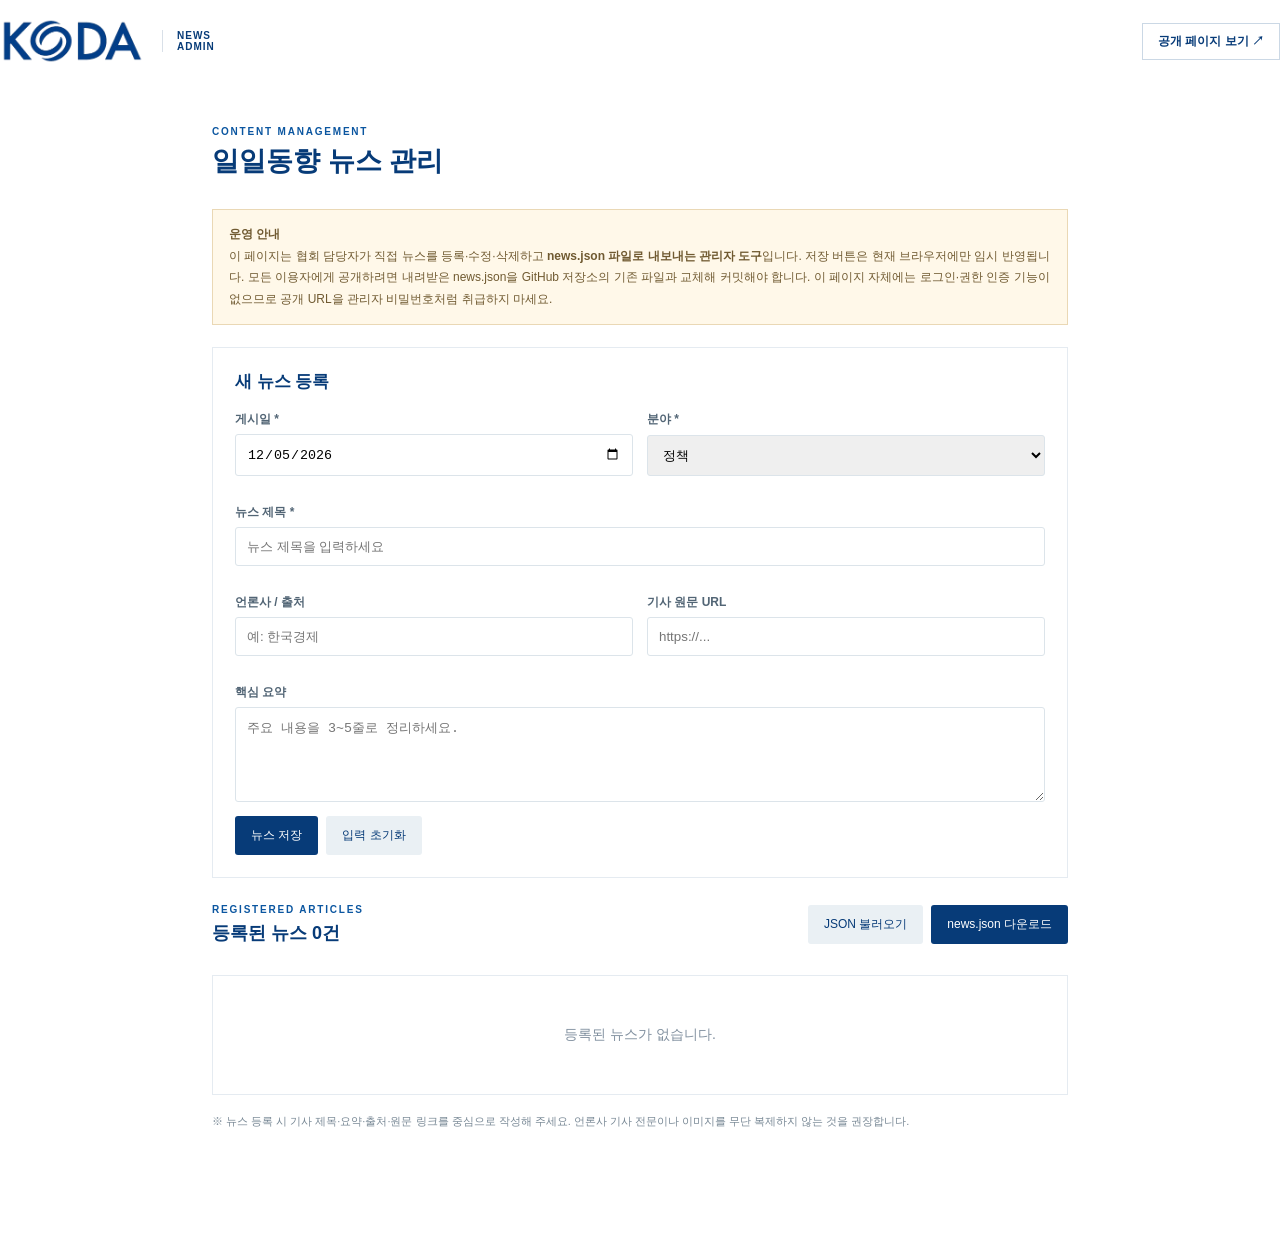
==== admin.html @ 75dabcec "Add files via upload" ====
<!doctype html><html lang="ko"><head><meta charset="utf-8"><meta name="viewport" content="width=device-width,initial-scale=1"><title>뉴스 관리자 | KODA</title><link rel="stylesheet" href="style.css"><style>
.admin-wrap{max-width:900px;margin:40px auto;padding:0 22px 70px}.admin-top{display:flex;justify-content:space-between;align-items:center;margin-bottom:25px}.admin-top h1{font-size:27px;color:var(--navy);margin:5px 0}.notice{background:#fff8e9;border:1px solid #ead8b5;padding:14px 16px;font-size:12px;line-height:1.8;color:#705a31;margin-bottom:22px}.form-card{border:1px solid var(--line);padding:22px;margin-bottom:22px}.form-grid{display:grid;grid-template-columns:1fr 1fr;gap:14px}.field{display:grid;gap:6px;margin-bottom:14px}.field.full{grid-column:1/-1}.field label{font-size:12px;font-weight:700;color:#526575}.field input,.field select,.field textarea{width:100%;padding:11px;border:1px solid #dce4ea;font:13px inherit;border-radius:3px}.field textarea{min-height:95px;resize:vertical}.actions{display:flex;gap:8px;flex-wrap:wrap}.btn{padding:11px 16px;border:0;background:var(--navy);color:#fff;font-size:12px;cursor:pointer;border-radius:3px}.btn.secondary{background:#eaf0f4;color:var(--navy)}.admin-list{border:1px solid var(--line)}.admin-row{padding:14px 16px;border-bottom:1px solid var(--line);display:flex;justify-content:space-between;gap:15px;align-items:center}.admin-row:last-child{border:0}.admin-row b{font-size:13px}.admin-row small{display:block;color:#81909b;font-size:10px;margin-top:5px}.row-actions{display:flex;gap:6px}.row-actions button{border:1px solid var(--line);background:white;padding:6px 9px;font-size:11px;cursor:pointer}.admin-foot{font-size:11px;color:#788895;line-height:1.8;margin-top:17px}@media(max-width:600px){.form-grid{grid-template-columns:1fr}.field.full{grid-column:auto}.admin-row{align-items:flex-start}.admin-top{align-items:flex-start}}
</style></head><body><header class="site-header"><div class="header-inner"><a class="brand" href="index.html"><img src="koda-logo.png" alt="KODA" style="width:145px;height:auto"><span style="border-left:1px solid #d9e0e8;padding-left:14px;color:#073b78;font-size:10px;font-weight:800;letter-spacing:1px">NEWS<br>ADMIN</span></a><a class="admin-link" href="index.html">공개 페이지 보기 ↗</a></div></header><main class="admin-wrap"><div class="admin-top"><div><span class="section-kicker">CONTENT MANAGEMENT</span><h1>일일동향 뉴스 관리</h1></div></div><div class="notice"><b>운영 안내</b><br>이 페이지는 협회 담당자가 직접 뉴스를 등록·수정·삭제하고 <b>news.json 파일로 내보내는 관리자 도구</b>입니다. 저장 버튼은 현재 브라우저에만 임시 반영됩니다. 모든 이용자에게 공개하려면 내려받은 news.json을 GitHub 저장소의 기존 파일과 교체해 커밋해야 합니다. 이 페이지 자체에는 로그인·권한 인증 기능이 없으므로 공개 URL을 관리자 비밀번호처럼 취급하지 마세요.</div>
<section class="form-card"><h2 id="formTitle" style="font-size:17px;color:var(--navy);margin:0 0 18px">새 뉴스 등록</h2><form id="newsForm"><input type="hidden" id="editId"><div class="form-grid"><div class="field"><label for="date">게시일 *</label><input id="date" type="date" required></div><div class="field"><label for="category">분야 *</label><select id="category"><option>정책</option><option>부동산</option><option>건설</option><option>금융</option><option>개발업</option><option>기타</option></select></div><div class="field full"><label for="title">뉴스 제목 *</label><input id="title" required placeholder="뉴스 제목을 입력하세요"></div><div class="field"><label for="source">언론사 / 출처</label><input id="source" placeholder="예: 한국경제"></div><div class="field"><label for="url">기사 원문 URL</label><input id="url" type="url" placeholder="https://..."></div><div class="field full"><label for="summary">핵심 요약</label><textarea id="summary" placeholder="주요 내용을 3~5줄로 정리하세요."></textarea></div></div><div class="actions"><button class="btn" type="submit">뉴스 저장</button><button class="btn secondary" type="button" id="reset">입력 초기화</button></div></form></section>
<div class="admin-top"><div><span class="section-kicker">REGISTERED ARTICLES</span><h2 style="font-size:18px;color:var(--navy);margin:5px 0">등록된 뉴스 <span id="total">0</span>건</h2></div><div class="actions"><button class="btn secondary" id="importBtn">JSON 불러오기</button><input type="file" id="importFile" accept="application/json" hidden><button class="btn" id="exportBtn">news.json 다운로드</button></div></div><div id="adminList" class="admin-list"></div><p class="admin-foot">※ 뉴스 등록 시 기사 제목·요약·출처·원문 링크를 중심으로 작성해 주세요. 언론사 기사 전문이나 이미지를 무단 복제하지 않는 것을 권장합니다.</p></main><script>
let articles=[];const $=s=>document.querySelector(s);const today=new Date().toISOString().slice(0,10);$('#date').value=today;function esc(s=''){return String(s).replace(/[&<>"']/g,c=>({'&':'&amp;','<':'&lt;','>':'&gt;','"':'&quot;',"'":'&#39;'}[c]));}function reset(){ $('#newsForm').reset();$('#date').value=today;$('#editId').value='';$('#formTitle').textContent='새 뉴스 등록';}function draw(){ $('#total').textContent=articles.length;$('#adminList').innerHTML=articles.slice().sort((a,b)=>b.date.localeCompare(a.date)).map(n=>`<div class="admin-row"><div><b>${esc(n.title)}</b><small>${esc(n.date)} · ${esc(n.category)} · ${esc(n.source||'출처 미입력')}</small></div><div class="row-actions"><button data-edit="${esc(n.id)}">수정</button><button data-del="${esc(n.id)}">삭제</button></div></div>`).join('')||'<div class="empty">등록된 뉴스가 없습니다.</div>';}
$('#newsForm').addEventListener('submit',e=>{e.preventDefault();const item={id:$('#editId').value||('news-'+Date.now()),date:$('#date').value,category:$('#category').value,title:$('#title').value.trim(),summary:$('#summary').value.trim(),source:$('#source').value.trim(),url:$('#url').value.trim()};const i=articles.findIndex(x=>x.id===item.id);if(i>=0)articles[i]=item;else articles.push(item);reset();draw();});$('#reset').onclick=reset;$('#adminList').addEventListener('click',e=>{const id=e.target.dataset.edit||e.target.dataset.del;if(!id)return;const n=articles.find(x=>x.id===id);if(e.target.dataset.del){if(confirm('이 뉴스를 삭제할까요?')){articles=articles.filter(x=>x.id!==id);draw();}}else if(n){$('#editId').value=n.id;$('#date').value=n.date;$('#category').value=n.category;$('#title').value=n.title;$('#summary').value=n.summary||'';$('#source').value=n.source||'';$('#url').value=n.url||'';$('#formTitle').textContent='뉴스 수정';window.scrollTo({top:0,behavior:'smooth'});}});
$('#exportBtn').onclick=()=>{const data={updatedAt:new Date().toLocaleString('ko-KR'),articles};const blob=new Blob([JSON.stringify(data,null,2)],{type:'application/json'});const a=document.createElement('a');a.href=URL.createObjectURL(blob);a.download='news.json';a.click();URL.revokeObjectURL(a.href);};$('#importBtn').onclick=()=>$('#importFile').click();$('#importFile').onchange=async e=>{const f=e.target.files[0];if(!f)return;try{const j=JSON.parse(await f.text());if(!Array.isArray(j.articles))throw Error();articles=j.articles;draw();alert('뉴스 데이터를 불러왔습니다.');}catch{alert('올바른 news.json 파일이 아닙니다.');}e.target.value='';};
fetch('news.json').then(r=>r.json()).then(j=>{articles=Array.isArray(j.articles)?j.articles:[];draw();}).catch(draw);
</script></body></html>
---- style.css ----
*{box-sizing:border-box} :root{--navy:#073b78;--blue:#0b56a0;--ink:#182b40;--muted:#78899a;--line:#e5ebf1;--pale:#f4f7fa;--gold:#b58b49}body{margin:0;background:#fff;color:var(--ink);font-family:'Noto Sans KR',sans-serif;font-size:14px}.shell{max-width:1200px;margin:auto;padding:0 28px}.topline{background:#082f60;color:#dbe7f4;font-size:11px}.topline .shell{height:34px;display:flex;align-items:center;justify-content:space-between}.header{border-bottom:1px solid var(--line);background:#fff}.header-inner{height:82px;display:flex;align-items:center;justify-content:space-between}.brand{display:flex;align-items:center;text-decoration:none;gap:17px}.brand img{width:172px;height:auto;display:block}.brand-divider{height:34px;border-left:1px solid #d9e0e8}.brand-sub{font-size:10px;line-height:1.4;letter-spacing:1.7px;color:var(--navy);font-weight:800}nav{display:flex;gap:34px;margin-left:70px}nav a{color:#526477;text-decoration:none;font-size:13px;font-weight:600}nav a:hover,nav .nav-active{color:var(--navy)}.admin-link{color:var(--navy);border:1px solid #cbd8e5;padding:9px 15px;text-decoration:none;font-size:12px;font-weight:700}.hero{margin:44px 0 27px;padding:42px 48px;background:linear-gradient(110deg,#f3f7fb 0%,#f8fafc 62%,#eaf1f8 100%);display:flex;justify-content:space-between;align-items:center;min-height:225px;position:relative;overflow:hidden}.hero:after{content:'K';position:absolute;right:210px;top:-95px;font-size:330px;line-height:1;color:rgba(7,59,120,.035);font-weight:900}.hero-copy,.hero-date{position:relative;z-index:1}.eyebrow,.section-kicker{font-size:10px;letter-spacing:1.8px;color:var(--blue);font-weight:800}.eyebrow span{display:inline-block;width:19px;height:2px;background:var(--gold);vertical-align:middle;margin-right:7px}.hero h1{font-size:31px;line-height:1.45;letter-spacing:-1.4px;margin:14px 0 8px;color:#172e48}.hero h1 em{font-style:normal;color:var(--navy)}.hero-copy p{margin:0;color:#718195;font-size:13px}.hero-date{width:220px;border-left:1px solid #d5e0eb;padding-left:29px}.hero-date>span:first-child{font-size:11px;color:#718195}.hero-date strong{display:block;font-size:23px;color:var(--navy);margin:6px 0}.hero-date small{font-size:11px;color:#8796a5}.date-line{height:2px;background:linear-gradient(90deg,var(--navy),#a8c2df);margin:18px 0 12px}.hero-mark{font-size:11px;letter-spacing:2px;color:#7d8fa2}.hero-mark b{color:var(--navy)}.ticker{height:49px;background:var(--navy);color:white;display:flex;align-items:center;padding:0 19px;gap:20px}.ticker-label{font-size:10px;letter-spacing:1.2px;color:#c6d8ec;font-weight:800;white-space:nowrap}.ticker>div:nth-child(2){font-size:12px;white-space:nowrap;overflow:hidden;text-overflow:ellipsis;flex:1}.ticker-arrow{font-size:18px;color:#c6d8ec}.quick-stats{display:grid;grid-template-columns:repeat(4,1fr);border-bottom:1px solid var(--line);padding:21px 0;margin-bottom:42px}.quick-stats div{padding:0 25px;border-right:1px solid var(--line);display:flex;align-items:baseline;gap:10px}.quick-stats div:first-child{padding-left:4px}.quick-stats div:last-child{border:0}.quick-stats strong{font-size:22px;color:var(--navy);font-weight:800}.quick-stats span{font-size:11px;color:#8492a0}.section-bar{display:flex;align-items:end;justify-content:space-between;gap:20px;margin-bottom:22px}.section-bar h2,.section-title h2{font-size:22px;margin:5px 0 0;letter-spacing:-.8px}.category-tabs{display:flex;gap:5px;flex-wrap:wrap}.category-tabs button{border:1px solid #dfe6ed;background:#fff;color:#65778a;padding:8px 15px;font:600 11px inherit;cursor:pointer}.category-tabs button.selected,.category-tabs button:hover{background:var(--navy);border-color:var(--navy);color:#fff}.main-grid{display:grid;grid-template-columns:minmax(0,1fr) 292px;gap:38px}.section-title{display:flex;align-items:end;justify-content:space-between;border-bottom:2px solid #183d65;padding-bottom:15px}.result-tools{display:flex;align-items:center;gap:13px;color:#82909d;font-size:11px}.result-tools select{border:1px solid var(--line);padding:7px;color:#607184;background:#fff}.feature-card{display:grid;grid-template-columns:1fr 150px;gap:20px;padding:22px 4px 23px;border-bottom:1px solid var(--line)}.feature-card h3{font-size:19px;line-height:1.5;margin:9px 0;color:#1a3049;letter-spacing:-.5px}.feature-card p{font-size:12px;color:#718194;line-height:1.8;margin:0}.feature-card .feature-meta{font-size:10px;color:#8795a3;margin-top:12px}.feature-tag,.story-tag{display:inline-block;font-size:10px;font-weight:800;color:var(--blue);background:#edf4fb;padding:5px 8px}.feature-number{display:flex;align-items:center;justify-content:center;background:linear-gradient(145deg,#f1f5f9,#e6eef6);color:#9aafc5;font-size:45px;font-weight:900;letter-spacing:-3px}.search-row{display:flex;gap:8px;margin:22px 0 5px}.searchbox{height:40px;border:1px solid #dfe6ed;display:flex;align-items:center;gap:10px;padding:0 12px;flex:1;color:#9aa8b6}.searchbox input{border:0;outline:0;flex:1;font:12px inherit}.reset-btn{background:#fff;border:1px solid #dfe6ed;color:#637589;padding:0 13px;font-size:11px;cursor:pointer}.story-list{display:flex;flex-direction:column}.story{padding:18px 3px;border-bottom:1px solid var(--line);display:grid;grid-template-columns:76px 1fr;gap:15px}.story-date{font-size:11px;color:#8998a7;padding-top:3px}.story-body h3{font-size:14px;line-height:1.55;margin:0 0 6px;color:#23394f}.story-body p{font-size:11px;line-height:1.75;color:#788899;margin:0}.story-meta{font-size:10px;color:#9aa6b2;margin-top:8px;display:flex;gap:9px}.story-meta a{color:var(--blue);text-decoration:none;font-weight:700}.side-panel{border:1px solid var(--line);padding:20px;margin-bottom:17px}.side-heading h3{font-size:16px;margin:5px 0 17px}.date-label{font-size:10px;color:#8795a3;display:block;margin-bottom:7px}.side-panel input[type=date]{width:100%;padding:10px;border:1px solid #dfe6ed;color:#536579;font:12px inherit}.wide-light{width:100%;margin-top:8px;padding:10px;border:0;background:#eff4f8;color:var(--navy);font-size:11px;font-weight:700;cursor:pointer}.archive-list{margin-top:13px;border-top:1px solid var(--line);padding-top:7px;max-height:225px;overflow:auto}.archive-item{display:flex;justify-content:space-between;padding:8px 1px;color:#607286;font-size:11px;cursor:pointer;border-bottom:1px solid #f0f3f6}.archive-item:hover{color:var(--blue)}.archive-item b{font-weight:700}.archive-item span{color:#9aa7b4}.topic-list{display:flex;flex-direction:column;gap:12px}.topic-row{display:flex;justify-content:space-between;font-size:11px;color:#687b8f}.topic-row b{color:var(--navy)}.side-brand{background:#f2f6fa;padding:22px;text-align:center;color:var(--navy);display:flex;align-items:center;flex-direction:column;gap:10px}.side-brand img{width:72px;height:72px;object-fit:contain;opacity:.9}.side-brand>span{font-size:8px;letter-spacing:1.8px;line-height:1.5;color:#7c91a8}.side-brand b{font-size:12px}.side-brand small{font-size:7px;letter-spacing:.6px;color:#94a3b2}.source-note{display:flex;align-items:center;gap:8px;color:#8a98a6;font-size:10px;padding:25px 0 32px}.source-dot{width:6px;height:6px;border-radius:50%;background:#5b9b75}footer{background:#f4f6f8;border-top:1px solid var(--line)}.footer-inner{min-height:85px;display:flex;align-items:center;gap:18px}.footer-inner img{width:105px}.footer-inner>span{font-size:11px;color:#52677c}.footer-inner>span b{color:var(--navy);margin-left:6px}.footer-inner small{margin-left:auto;color:#9aa5af;font-size:9px}.empty{padding:50px 15px;text-align:center;color:#8291a0;display:flex;flex-direction:column;gap:7px}.empty b{font-size:14px;color:#42576c}.empty span{font-size:11px}@media(max-width:850px){.shell{padding:0 18px}nav{margin-left:0;gap:15px}.hero{padding:32px 28px}.hero h1{font-size:25px}.main-grid{grid-template-columns:minmax(0,1fr) 250px;gap:20px}.category-tabs button{padding:7px 10px}}@media(max-width:650px){.topline .shell{height:30px;font-size:9px}.header-inner{height:66px}.brand img{width:125px}.brand{gap:10px}.brand-sub{font-size:8px}nav{display:none}.admin-link{padding:8px 10px;font-size:10px}.hero{margin:22px 0 18px;padding:25px 21px;min-height:0;display:block}.hero h1{font-size:22px}.hero-copy p{font-size:11px}.hero-date{margin-top:22px;padding:12px 0 0;border-left:0;border-top:1px solid #d5e0eb;width:auto}.hero-date strong{display:inline-block;font-size:17px;margin:4px 10px 4px 0}.hero-date small{font-size:10px}.date-line{display:none}.hero-mark{display:none}.ticker{height:43px;padding:0 12px;gap:10px}.ticker-label{font-size:8px}.ticker>div:nth-child(2){font-size:10px}.quick-stats{padding:15px 0;margin-bottom:28px}.quick-stats div{padding:0 8px;display:flex;flex-direction:column;gap:2px}.quick-stats strong{font-size:17px}.quick-stats span{font-size:9px}.section-bar{display:block}.section-bar h2,.section-title h2{font-size:19px}.category-tabs{margin-top:15px;flex-wrap:nowrap;overflow:auto;padding-bottom:5px}.category-tabs button{white-space:nowrap}.main-grid{display:flex;flex-direction:column}.sidebar{display:grid;grid-template-columns:1fr 1fr;gap:10px}.side-panel{padding:14px;margin:0}.side-brand{grid-column:1/-1}.side-heading h3{font-size:14px}.archive-list{max-height:150px}.feature-card{grid-template-columns:1fr 70px;gap:10px;padding:17px 0}.feature-card h3{font-size:15px}.feature-number{font-size:30px}.story{grid-template-columns:58px 1fr;gap:10px}.story-body h3{font-size:12px}.story-body p{font-size:10px}.story-date{font-size:9px}.footer-inner{padding-top:16px;padding-bottom:16px;flex-wrap:wrap;gap:10px}.footer-inner img{width:90px}.footer-inner small{width:100%;margin:0}.result-tools{gap:6px}.result-tools select{font-size:10px}.search-row{margin-top:15px}.searchbox input{min-width:0}.reset-btn{font-size:10px;padding:0 8px}}
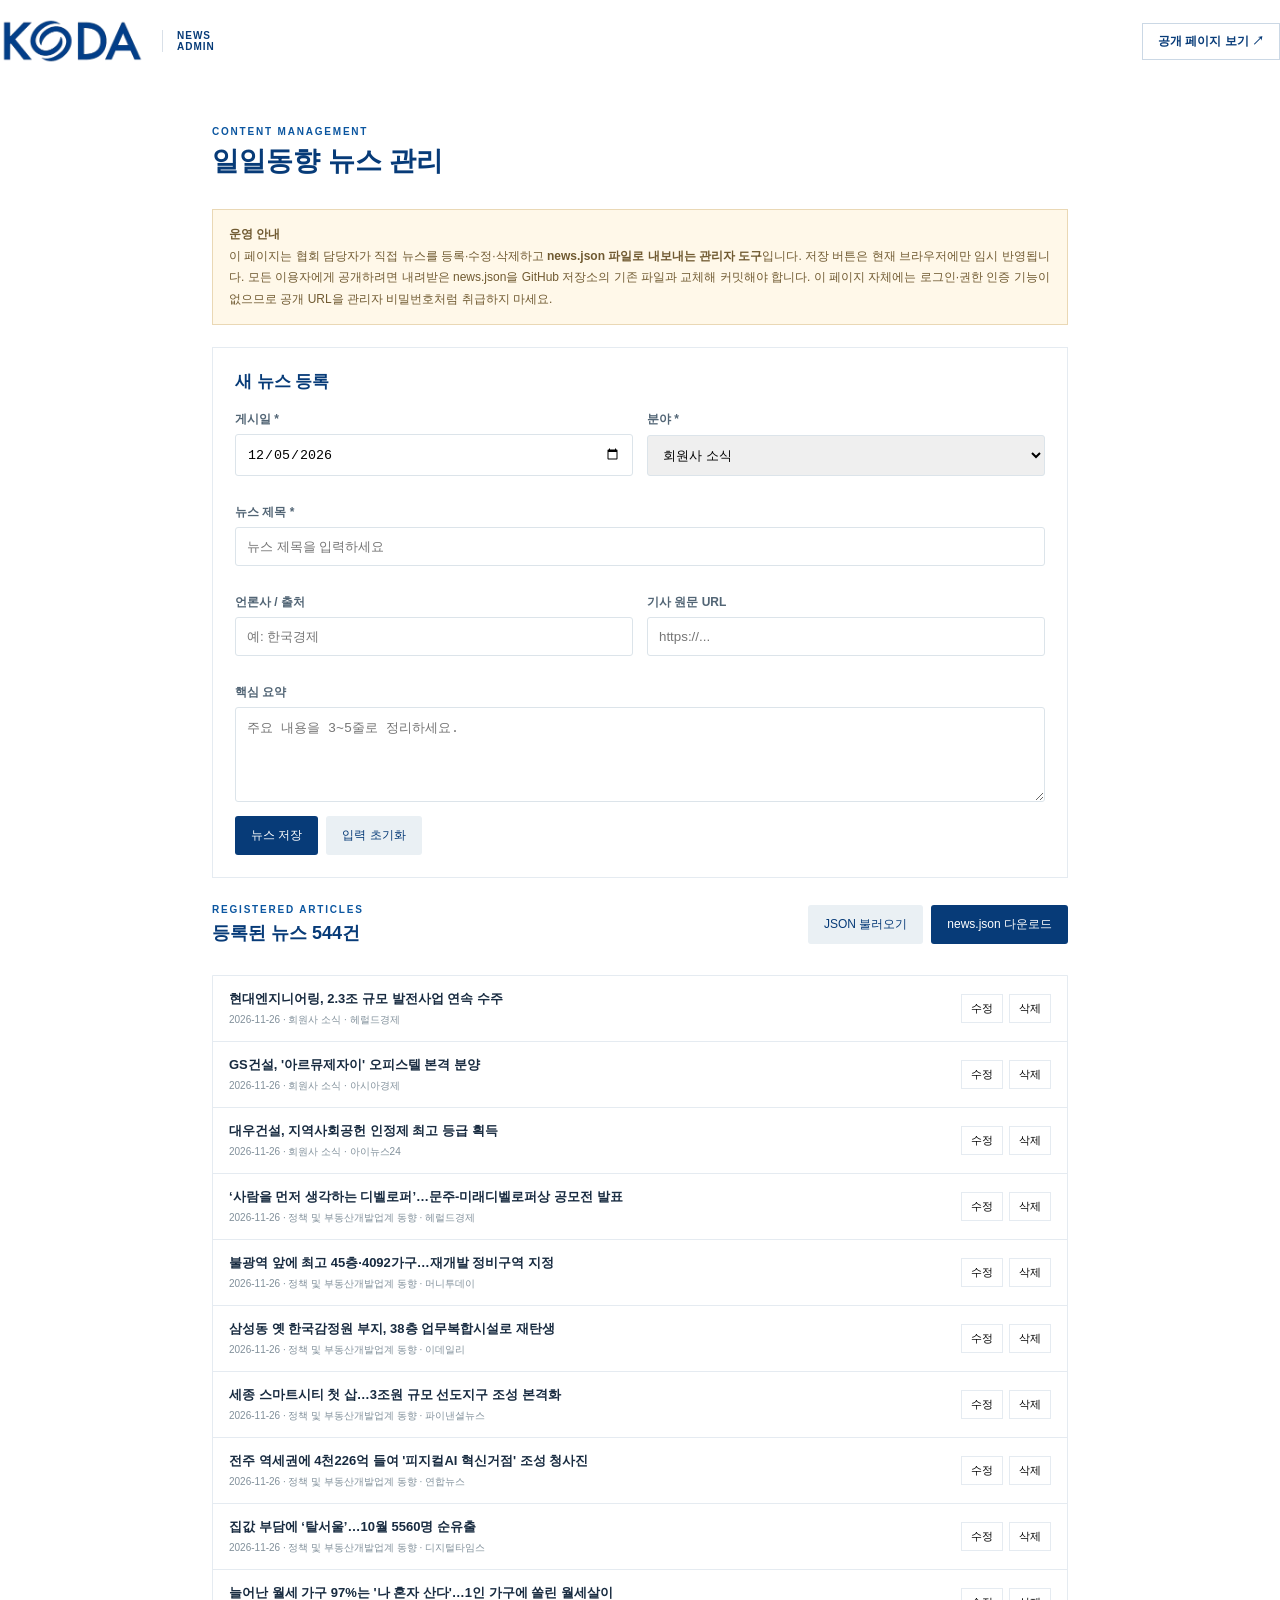
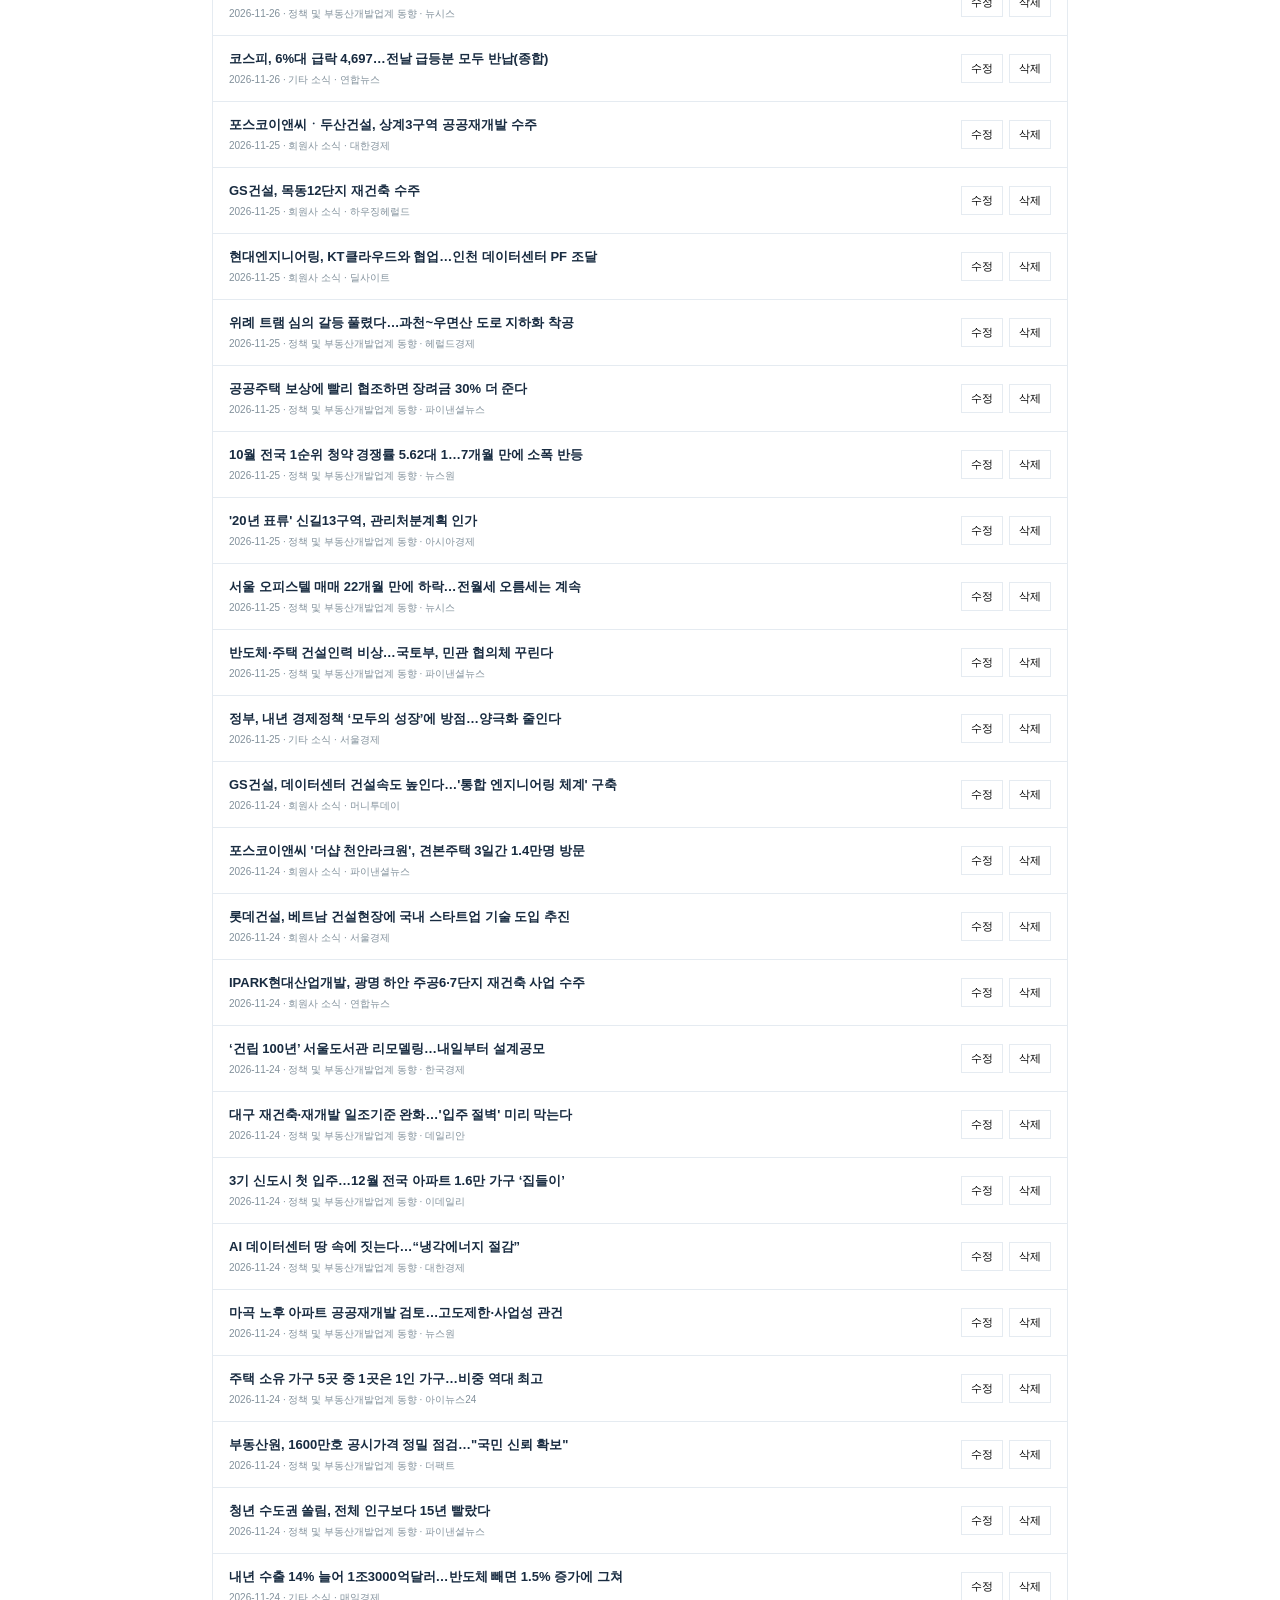
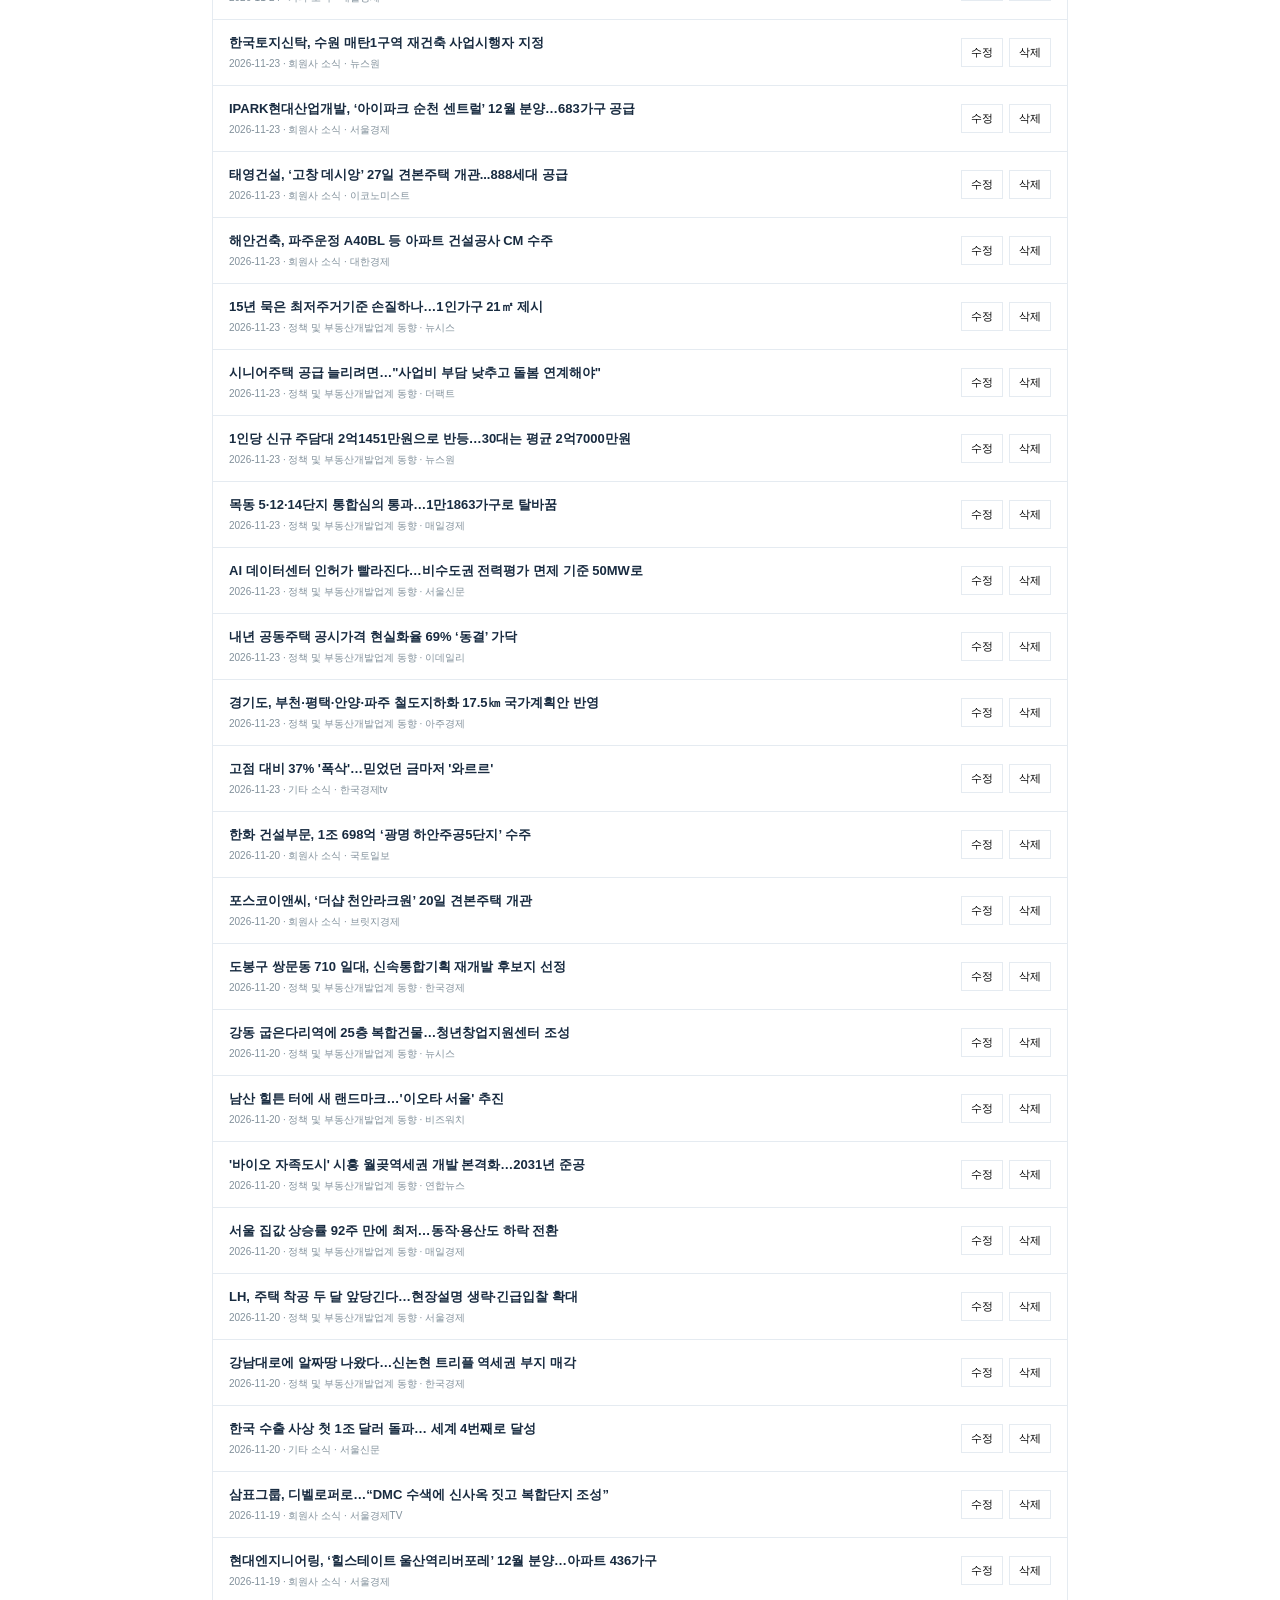
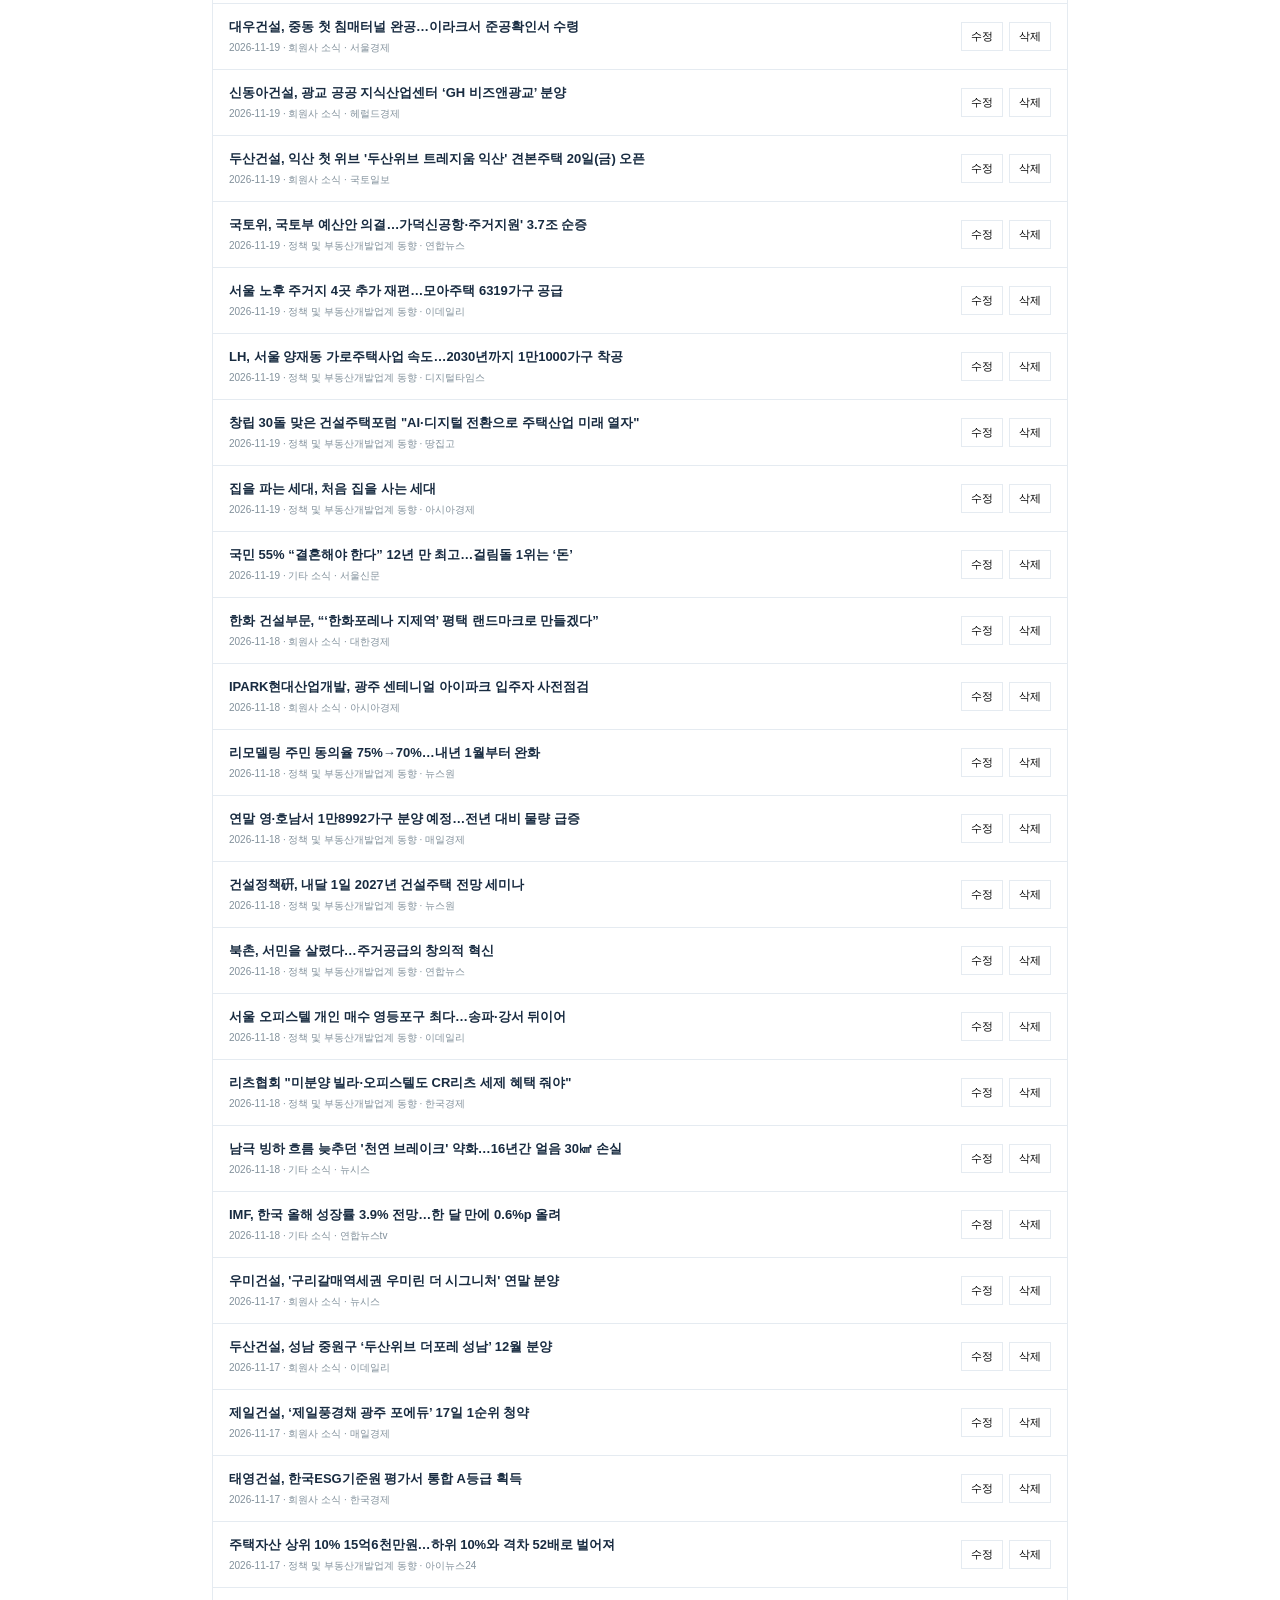
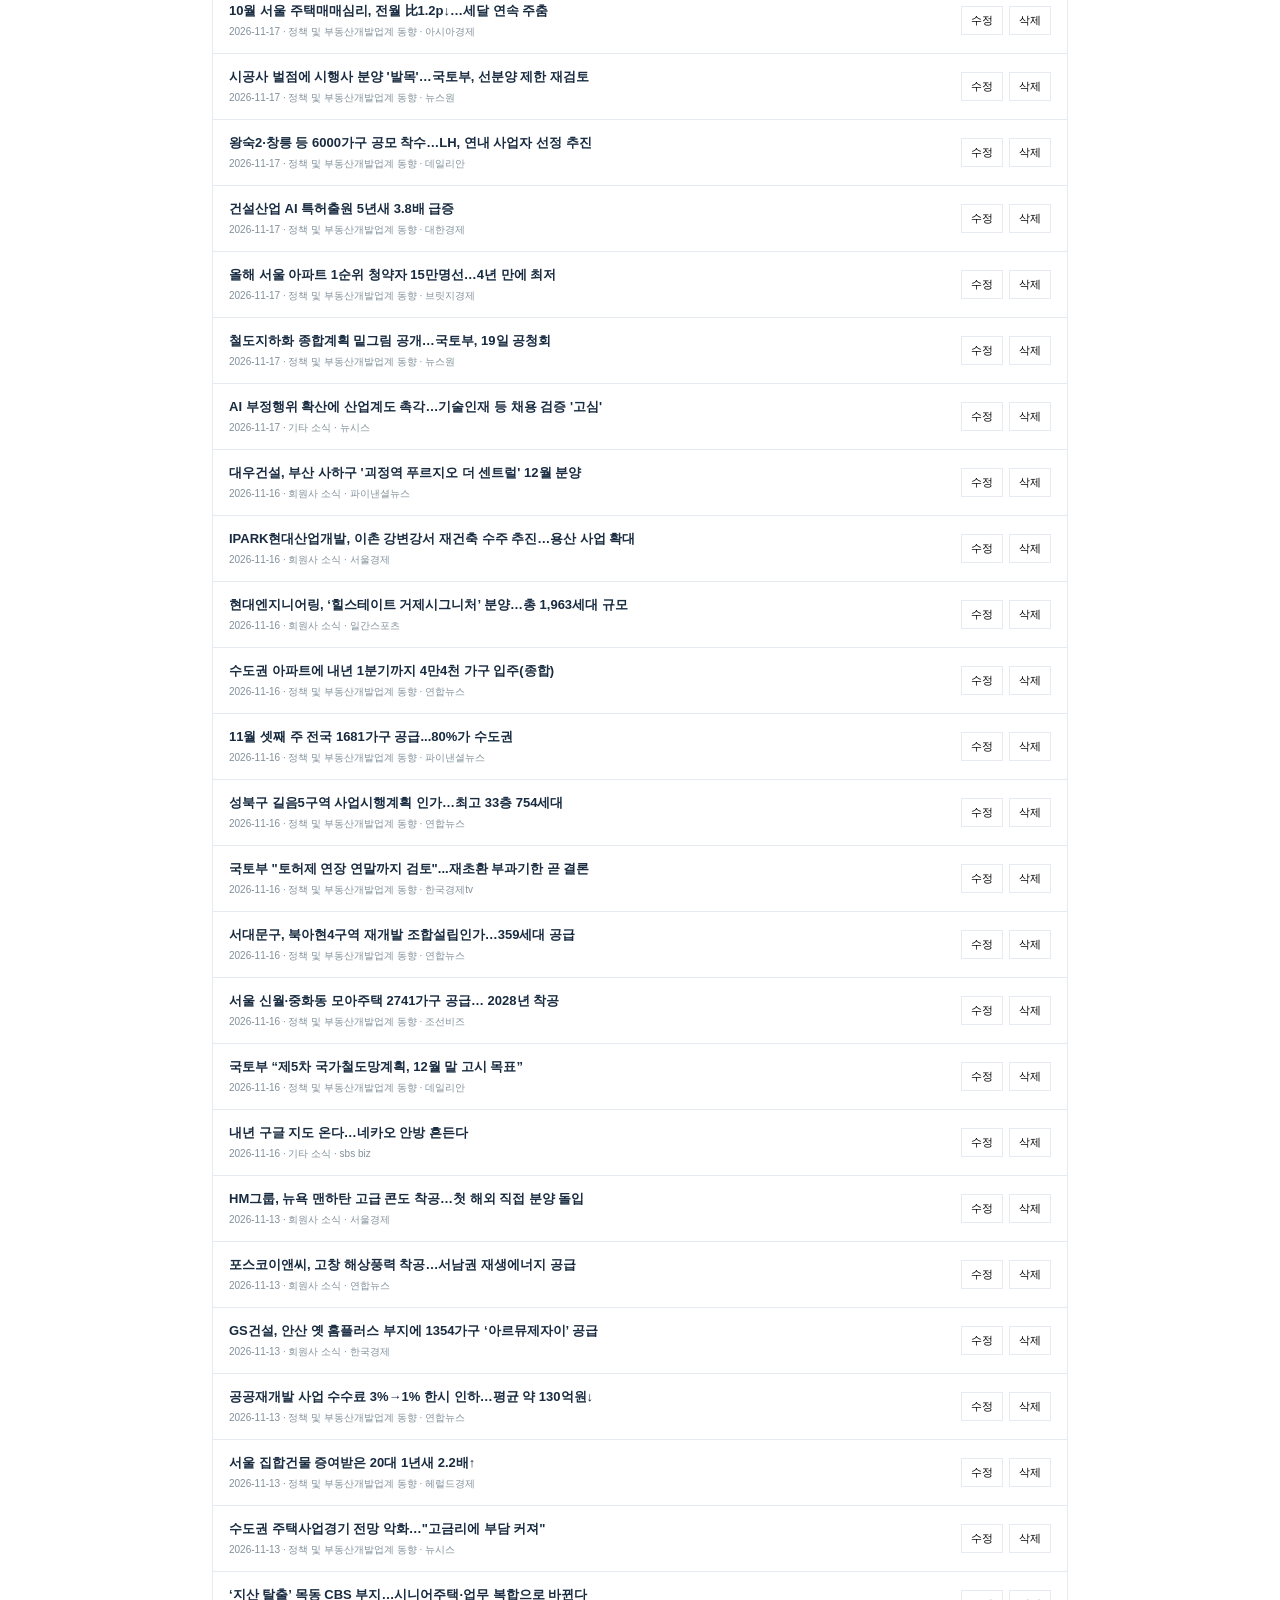
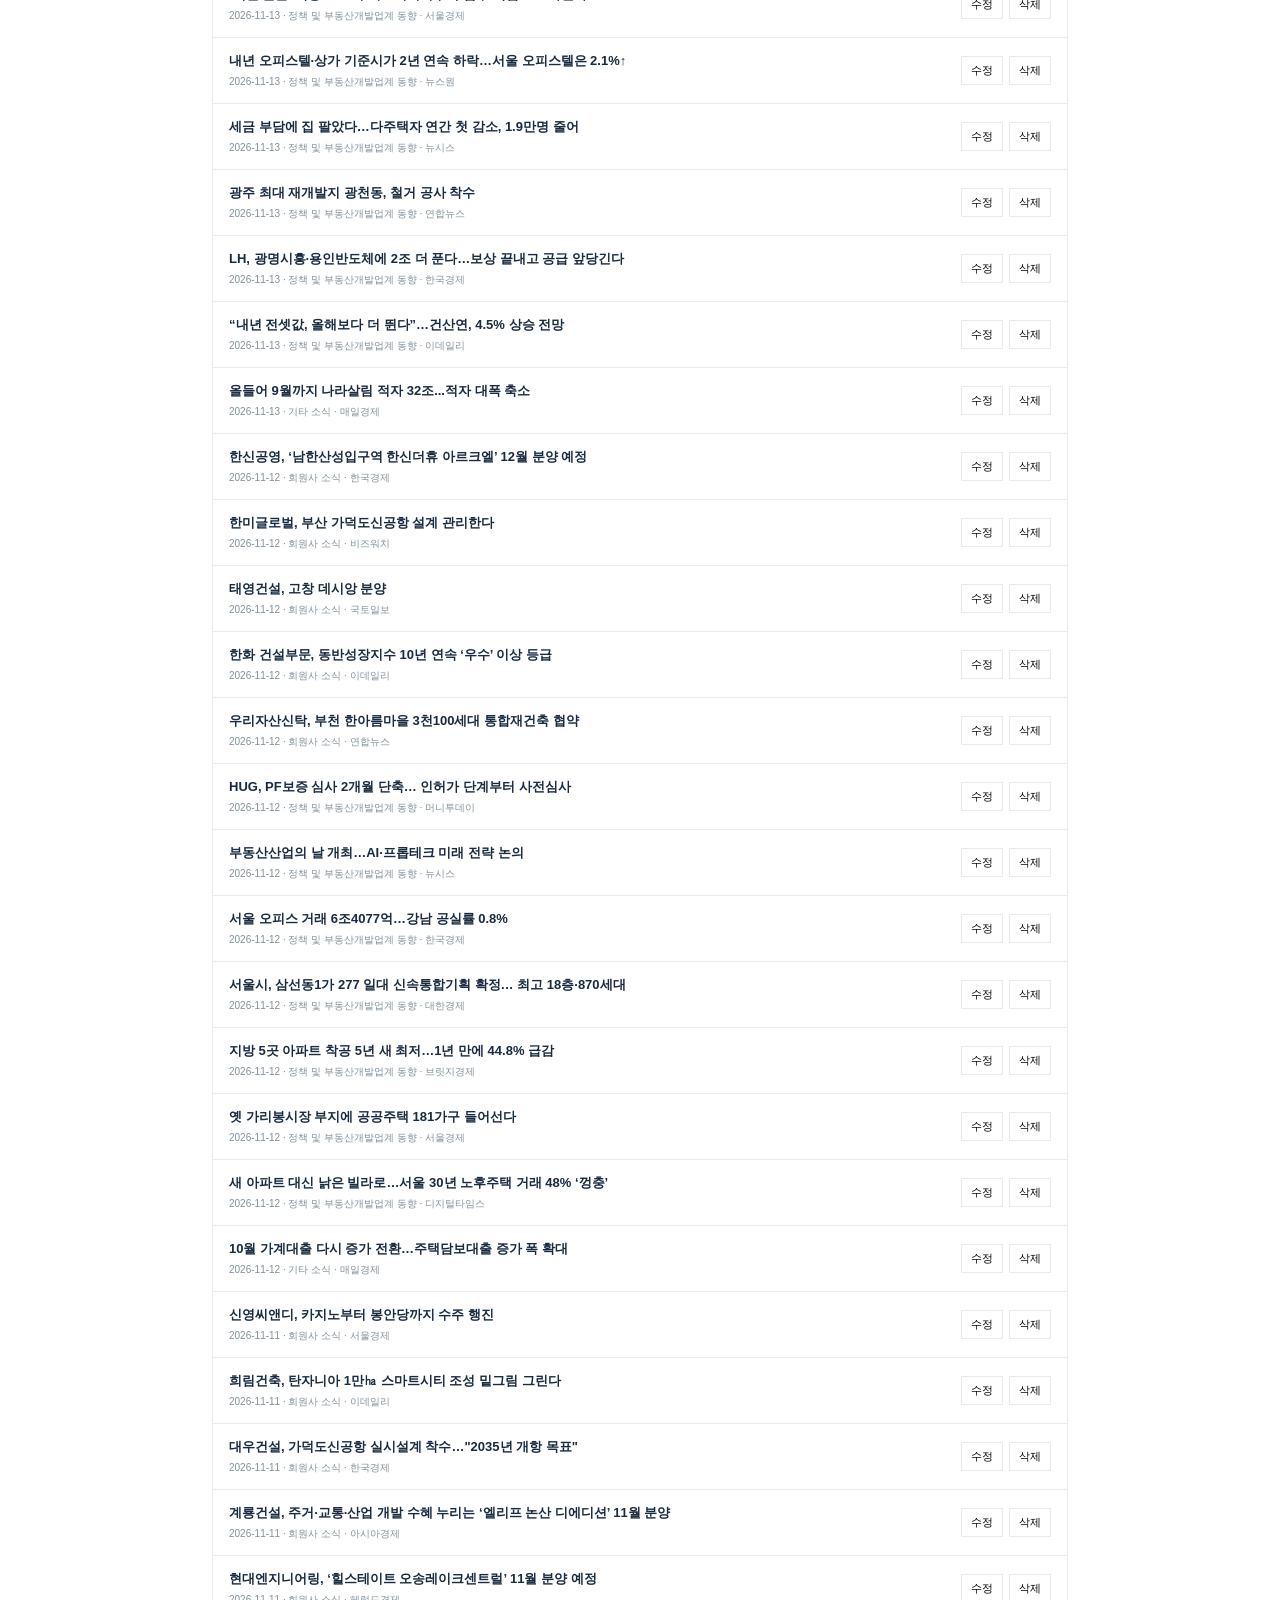
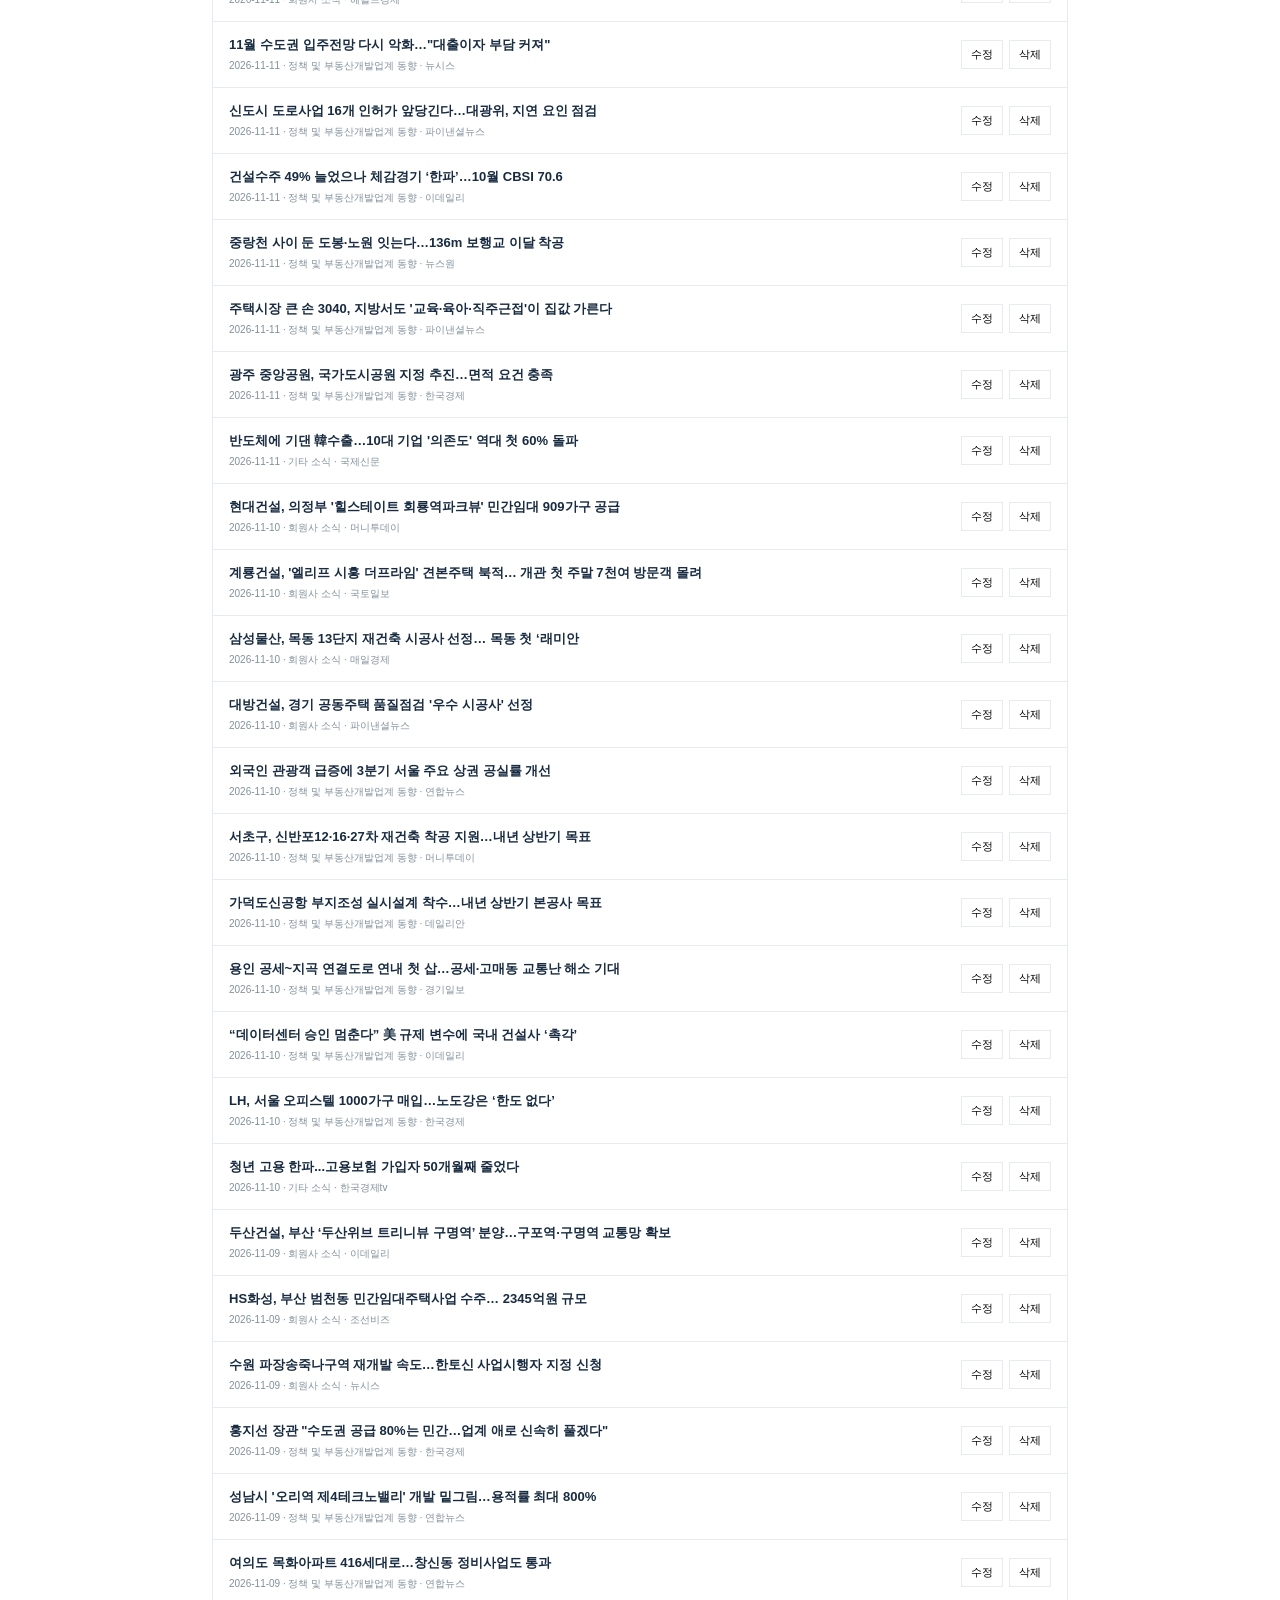
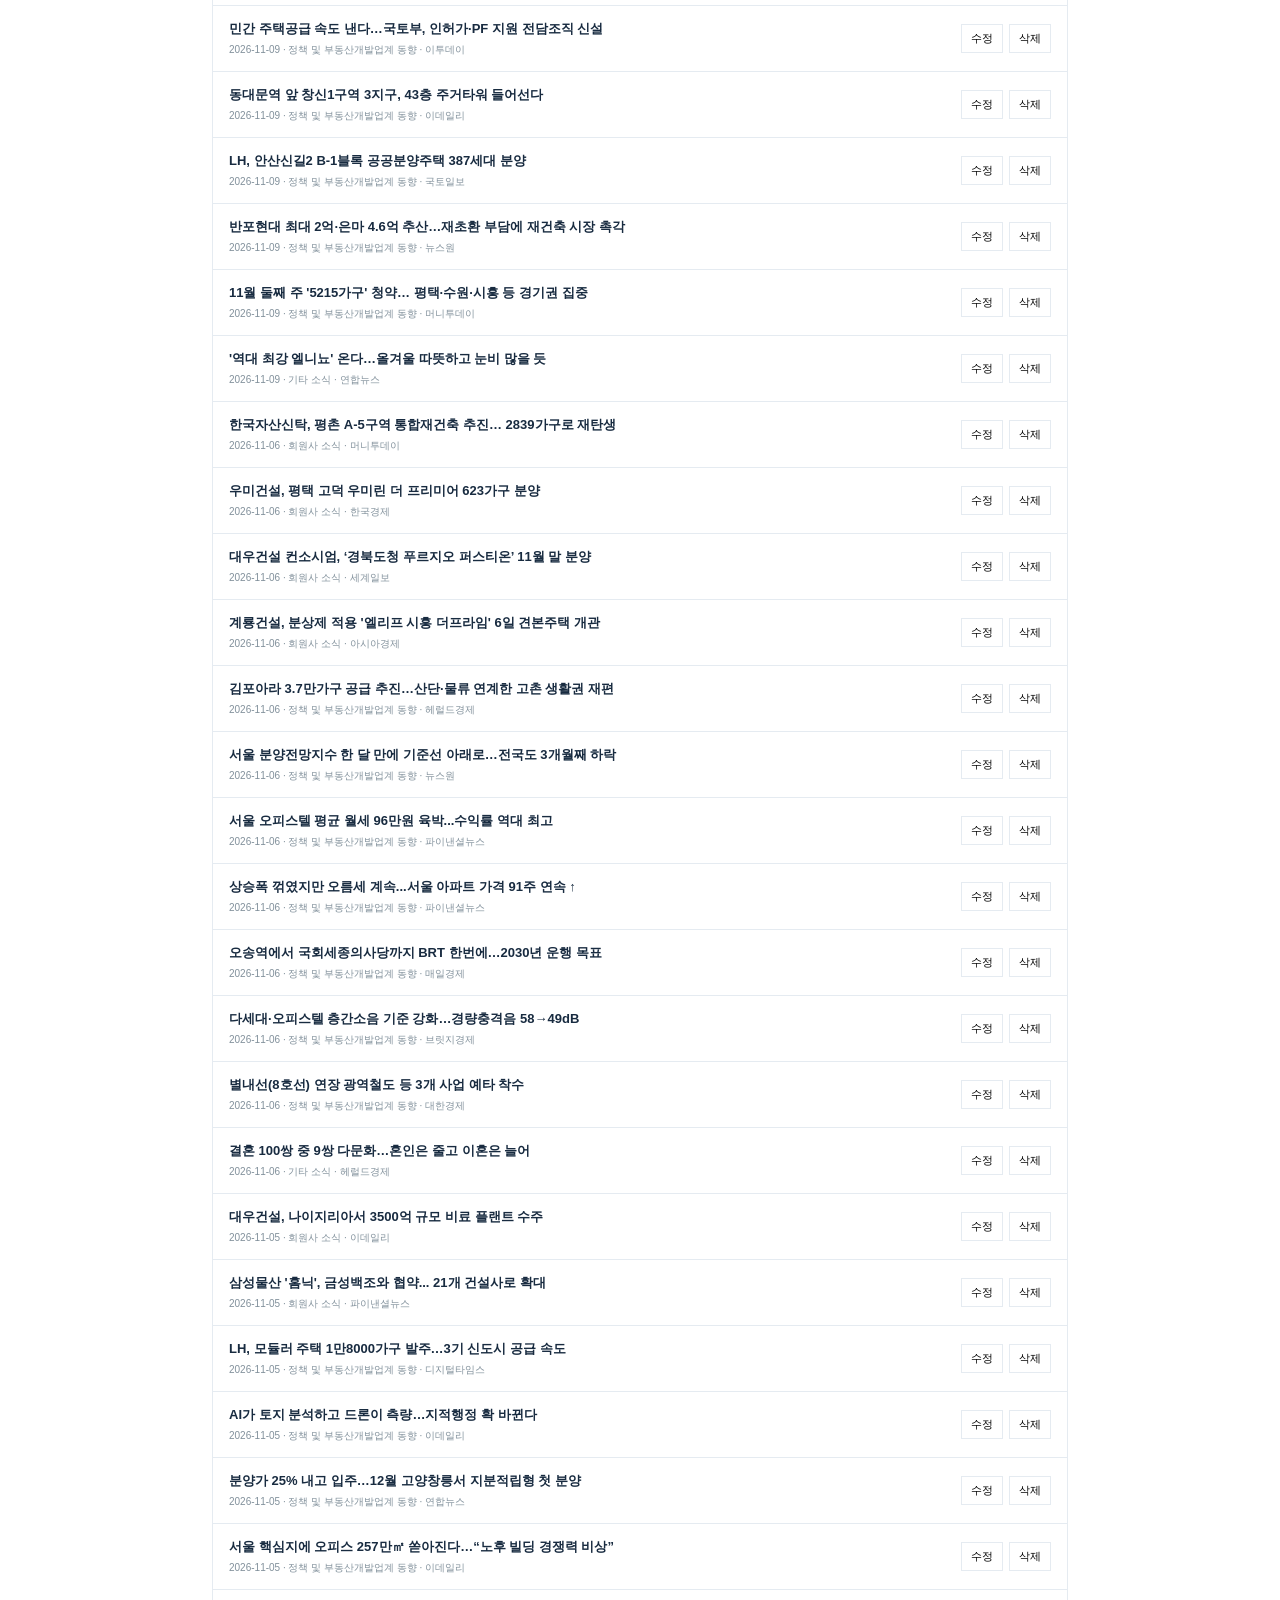
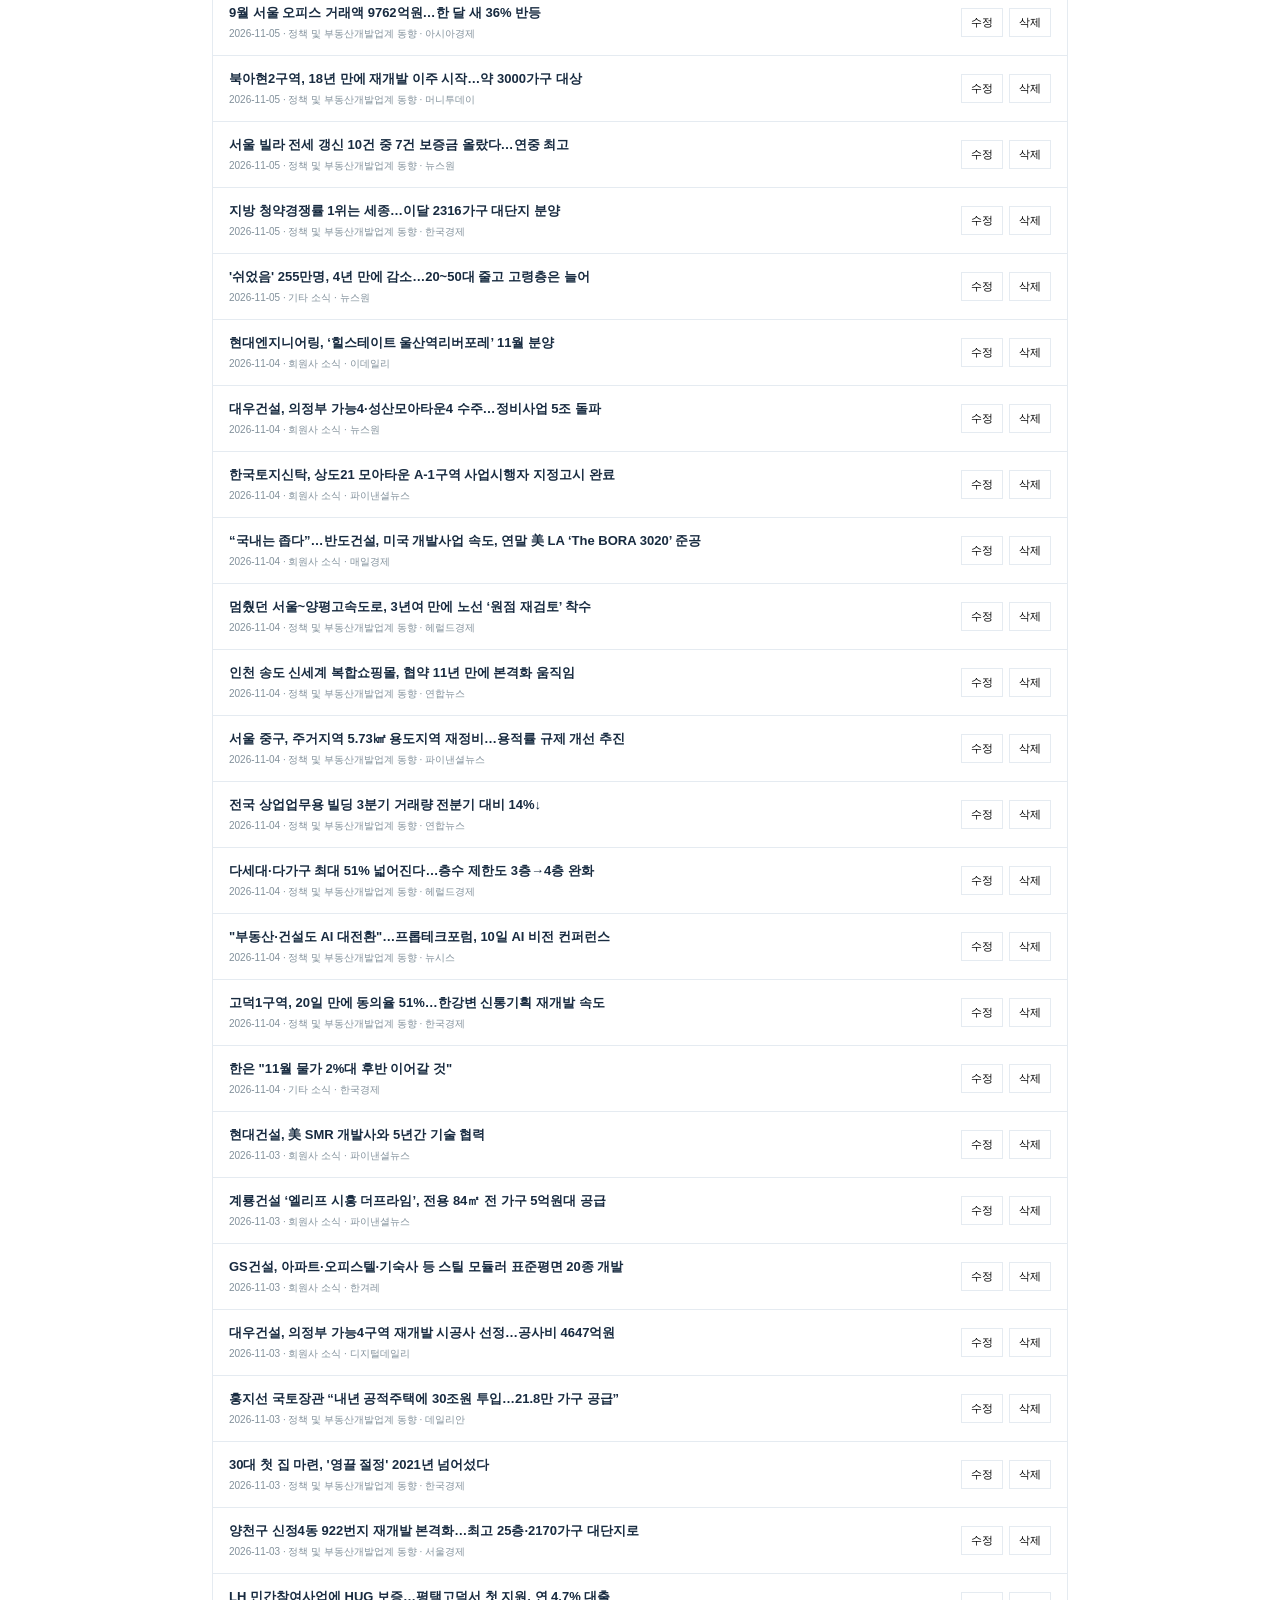
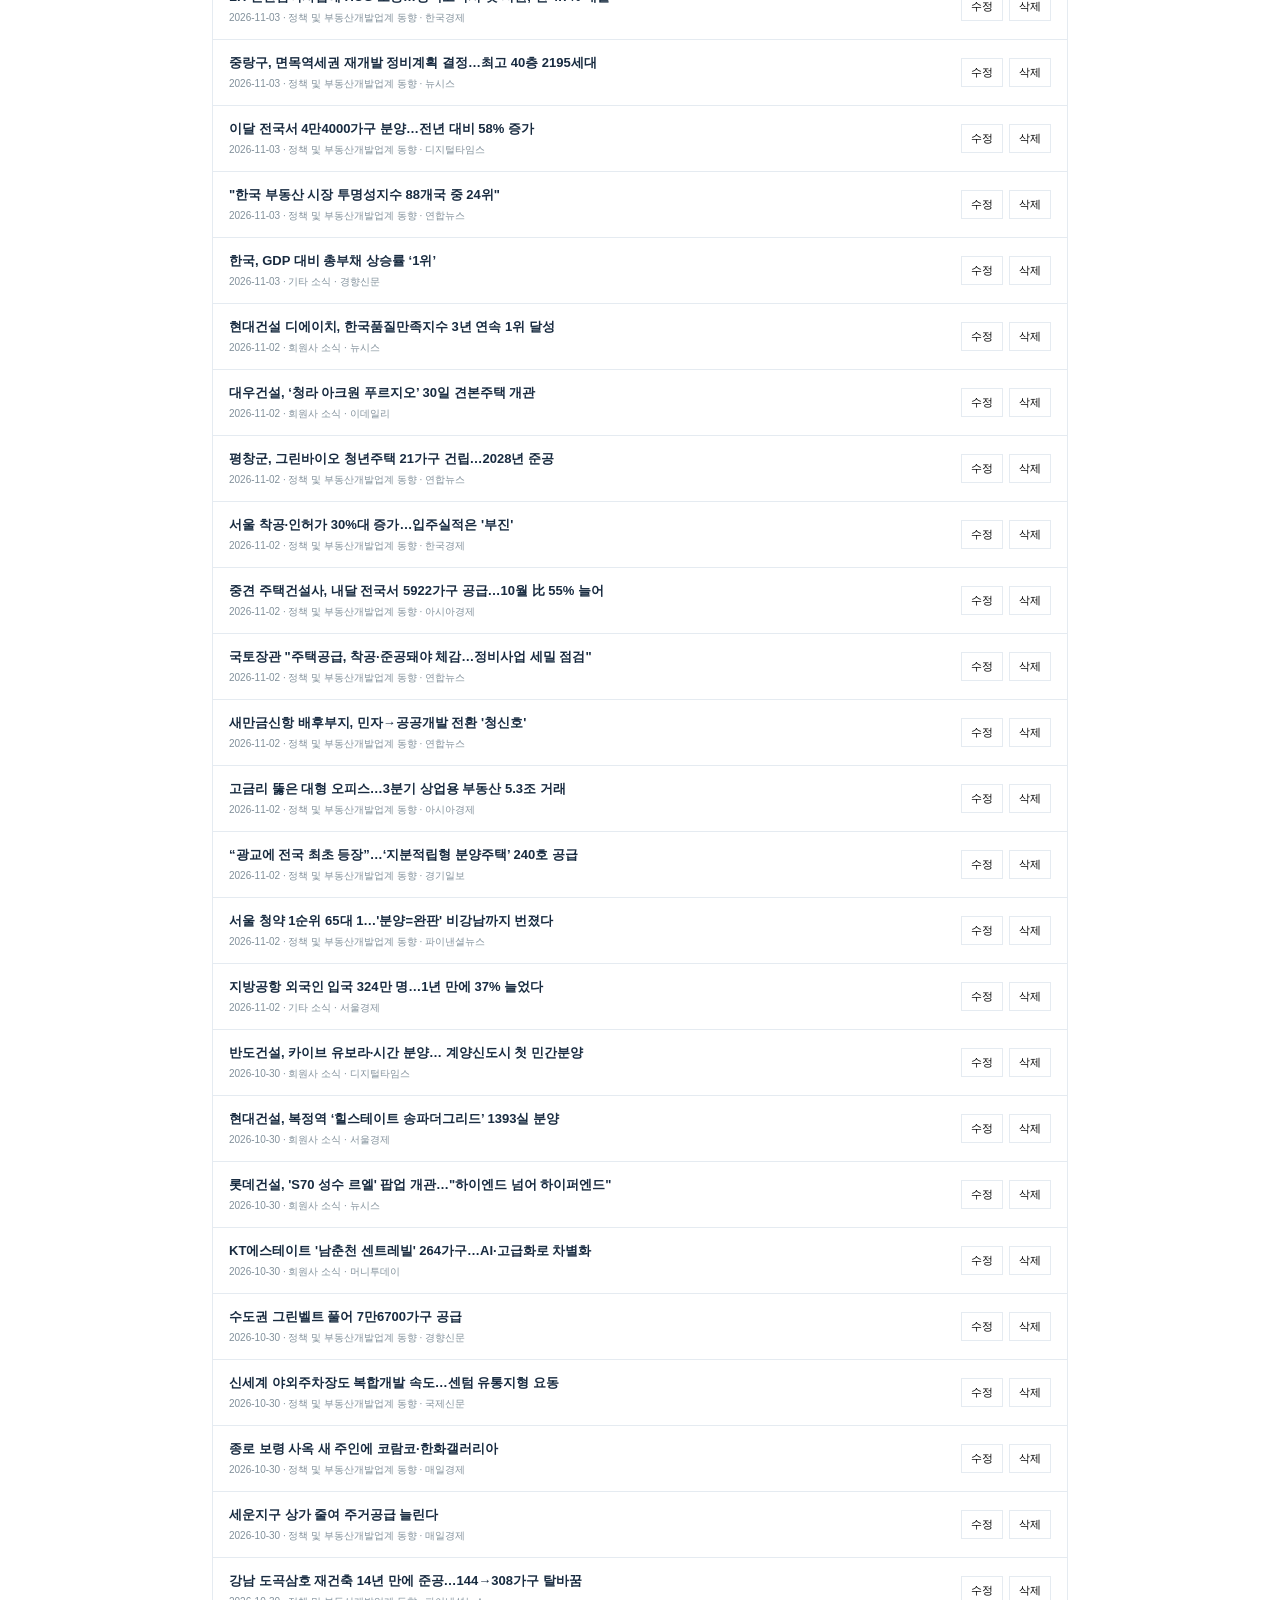
==== commit 9229bf7f: "Add files via upload" ====
--- a/admin.html
+++ b/admin.html
@@ -1,10 +1,10 @@
 <!doctype html><html lang="ko"><head><meta charset="utf-8"><meta name="viewport" content="width=device-width,initial-scale=1"><title>뉴스 관리자 | KODA</title><link rel="stylesheet" href="style.css"><style>
 .admin-wrap{max-width:900px;margin:40px auto;padding:0 22px 70px}.admin-top{display:flex;justify-content:space-between;align-items:center;margin-bottom:25px}.admin-top h1{font-size:27px;color:var(--navy);margin:5px 0}.notice{background:#fff8e9;border:1px solid #ead8b5;padding:14px 16px;font-size:12px;line-height:1.8;color:#705a31;margin-bottom:22px}.form-card{border:1px solid var(--line);padding:22px;margin-bottom:22px}.form-grid{display:grid;grid-template-columns:1fr 1fr;gap:14px}.field{display:grid;gap:6px;margin-bottom:14px}.field.full{grid-column:1/-1}.field label{font-size:12px;font-weight:700;color:#526575}.field input,.field select,.field textarea{width:100%;padding:11px;border:1px solid #dce4ea;font:13px inherit;border-radius:3px}.field textarea{min-height:95px;resize:vertical}.actions{display:flex;gap:8px;flex-wrap:wrap}.btn{padding:11px 16px;border:0;background:var(--navy);color:#fff;font-size:12px;cursor:pointer;border-radius:3px}.btn.secondary{background:#eaf0f4;color:var(--navy)}.admin-list{border:1px solid var(--line)}.admin-row{padding:14px 16px;border-bottom:1px solid var(--line);display:flex;justify-content:space-between;gap:15px;align-items:center}.admin-row:last-child{border:0}.admin-row b{font-size:13px}.admin-row small{display:block;color:#81909b;font-size:10px;margin-top:5px}.row-actions{display:flex;gap:6px}.row-actions button{border:1px solid var(--line);background:white;padding:6px 9px;font-size:11px;cursor:pointer}.admin-foot{font-size:11px;color:#788895;line-height:1.8;margin-top:17px}@media(max-width:600px){.form-grid{grid-template-columns:1fr}.field.full{grid-column:auto}.admin-row{align-items:flex-start}.admin-top{align-items:flex-start}}
 </style></head><body><header class="site-header"><div class="header-inner"><a class="brand" href="index.html"><img src="koda-logo.png" alt="KODA" style="width:145px;height:auto"><span style="border-left:1px solid #d9e0e8;padding-left:14px;color:#073b78;font-size:10px;font-weight:800;letter-spacing:1px">NEWS<br>ADMIN</span></a><a class="admin-link" href="index.html">공개 페이지 보기 ↗</a></div></header><main class="admin-wrap"><div class="admin-top"><div><span class="section-kicker">CONTENT MANAGEMENT</span><h1>일일동향 뉴스 관리</h1></div></div><div class="notice"><b>운영 안내</b><br>이 페이지는 협회 담당자가 직접 뉴스를 등록·수정·삭제하고 <b>news.json 파일로 내보내는 관리자 도구</b>입니다. 저장 버튼은 현재 브라우저에만 임시 반영됩니다. 모든 이용자에게 공개하려면 내려받은 news.json을 GitHub 저장소의 기존 파일과 교체해 커밋해야 합니다. 이 페이지 자체에는 로그인·권한 인증 기능이 없으므로 공개 URL을 관리자 비밀번호처럼 취급하지 마세요.</div>
-<section class="form-card"><h2 id="formTitle" style="font-size:17px;color:var(--navy);margin:0 0 18px">새 뉴스 등록</h2><form id="newsForm"><input type="hidden" id="editId"><div class="form-grid"><div class="field"><label for="date">게시일 *</label><input id="date" type="date" required></div><div class="field"><label for="category">분야 *</label><select id="category"><option>정책</option><option>부동산</option><option>건설</option><option>금융</option><option>개발업</option><option>기타</option></select></div><div class="field full"><label for="title">뉴스 제목 *</label><input id="title" required placeholder="뉴스 제목을 입력하세요"></div><div class="field"><label for="source">언론사 / 출처</label><input id="source" placeholder="예: 한국경제"></div><div class="field"><label for="url">기사 원문 URL</label><input id="url" type="url" placeholder="https://..."></div><div class="field full"><label for="summary">핵심 요약</label><textarea id="summary" placeholder="주요 내용을 3~5줄로 정리하세요."></textarea></div></div><div class="actions"><button class="btn" type="submit">뉴스 저장</button><button class="btn secondary" type="button" id="reset">입력 초기화</button></div></form></section>
+<section class="form-card"><h2 id="formTitle" style="font-size:17px;color:var(--navy);margin:0 0 18px">새 뉴스 등록</h2><form id="newsForm"><input type="hidden" id="editId"><div class="form-grid"><div class="field"><label for="date">게시일 *</label><input id="date" type="date" required></div><div class="field"><label for="category">분야 *</label><select id="category"><option>회원사 소식</option><option>정책 및 부동산개발업계 동향</option><option>기타 소식</option></select></div><div class="field full"><label for="title">뉴스 제목 *</label><input id="title" required placeholder="뉴스 제목을 입력하세요"></div><div class="field"><label for="source">언론사 / 출처</label><input id="source" placeholder="예: 한국경제"></div><div class="field"><label for="url">기사 원문 URL</label><input id="url" type="url" placeholder="https://..."></div><div class="field full"><label for="summary">핵심 요약</label><textarea id="summary" placeholder="주요 내용을 3~5줄로 정리하세요."></textarea></div></div><div class="actions"><button class="btn" type="submit">뉴스 저장</button><button class="btn secondary" type="button" id="reset">입력 초기화</button></div></form></section>
 <div class="admin-top"><div><span class="section-kicker">REGISTERED ARTICLES</span><h2 style="font-size:18px;color:var(--navy);margin:5px 0">등록된 뉴스 <span id="total">0</span>건</h2></div><div class="actions"><button class="btn secondary" id="importBtn">JSON 불러오기</button><input type="file" id="importFile" accept="application/json" hidden><button class="btn" id="exportBtn">news.json 다운로드</button></div></div><div id="adminList" class="admin-list"></div><p class="admin-foot">※ 뉴스 등록 시 기사 제목·요약·출처·원문 링크를 중심으로 작성해 주세요. 언론사 기사 전문이나 이미지를 무단 복제하지 않는 것을 권장합니다.</p></main><script>
-let articles=[];const $=s=>document.querySelector(s);const today=new Date().toISOString().slice(0,10);$('#date').value=today;function esc(s=''){return String(s).replace(/[&<>"']/g,c=>({'&':'&amp;','<':'&lt;','>':'&gt;','"':'&quot;',"'":'&#39;'}[c]));}function reset(){ $('#newsForm').reset();$('#date').value=today;$('#editId').value='';$('#formTitle').textContent='새 뉴스 등록';}function draw(){ $('#total').textContent=articles.length;$('#adminList').innerHTML=articles.slice().sort((a,b)=>b.date.localeCompare(a.date)).map(n=>`<div class="admin-row"><div><b>${esc(n.title)}</b><small>${esc(n.date)} · ${esc(n.category)} · ${esc(n.source||'출처 미입력')}</small></div><div class="row-actions"><button data-edit="${esc(n.id)}">수정</button><button data-del="${esc(n.id)}">삭제</button></div></div>`).join('')||'<div class="empty">등록된 뉴스가 없습니다.</div>';}
+let articles=[],reports=[];const $=s=>document.querySelector(s);const today=new Date().toISOString().slice(0,10);$('#date').value=today;function esc(s=''){return String(s).replace(/[&<>"']/g,c=>({'&':'&amp;','<':'&lt;','>':'&gt;','"':'&quot;',"'":'&#39;'}[c]));}function reset(){ $('#newsForm').reset();$('#date').value=today;$('#editId').value='';$('#formTitle').textContent='새 뉴스 등록';}function draw(){ $('#total').textContent=articles.length;$('#adminList').innerHTML=articles.slice().sort((a,b)=>b.date.localeCompare(a.date)).map(n=>`<div class="admin-row"><div><b>${esc(n.title)}</b><small>${esc(n.date)} · ${esc(n.category)} · ${esc(n.source||'출처 미입력')}</small></div><div class="row-actions"><button data-edit="${esc(n.id)}">수정</button><button data-del="${esc(n.id)}">삭제</button></div></div>`).join('')||'<div class="empty">등록된 뉴스가 없습니다.</div>';}
 $('#newsForm').addEventListener('submit',e=>{e.preventDefault();const item={id:$('#editId').value||('news-'+Date.now()),date:$('#date').value,category:$('#category').value,title:$('#title').value.trim(),summary:$('#summary').value.trim(),source:$('#source').value.trim(),url:$('#url').value.trim()};const i=articles.findIndex(x=>x.id===item.id);if(i>=0)articles[i]=item;else articles.push(item);reset();draw();});$('#reset').onclick=reset;$('#adminList').addEventListener('click',e=>{const id=e.target.dataset.edit||e.target.dataset.del;if(!id)return;const n=articles.find(x=>x.id===id);if(e.target.dataset.del){if(confirm('이 뉴스를 삭제할까요?')){articles=articles.filter(x=>x.id!==id);draw();}}else if(n){$('#editId').value=n.id;$('#date').value=n.date;$('#category').value=n.category;$('#title').value=n.title;$('#summary').value=n.summary||'';$('#source').value=n.source||'';$('#url').value=n.url||'';$('#formTitle').textContent='뉴스 수정';window.scrollTo({top:0,behavior:'smooth'});}});
-$('#exportBtn').onclick=()=>{const data={updatedAt:new Date().toLocaleString('ko-KR'),articles};const blob=new Blob([JSON.stringify(data,null,2)],{type:'application/json'});const a=document.createElement('a');a.href=URL.createObjectURL(blob);a.download='news.json';a.click();URL.revokeObjectURL(a.href);};$('#importBtn').onclick=()=>$('#importFile').click();$('#importFile').onchange=async e=>{const f=e.target.files[0];if(!f)return;try{const j=JSON.parse(await f.text());if(!Array.isArray(j.articles))throw Error();articles=j.articles;draw();alert('뉴스 데이터를 불러왔습니다.');}catch{alert('올바른 news.json 파일이 아닙니다.');}e.target.value='';};
-fetch('news.json').then(r=>r.json()).then(j=>{articles=Array.isArray(j.articles)?j.articles:[];draw();}).catch(draw);
+$('#exportBtn').onclick=()=>{const data={updatedAt:new Date().toLocaleString('ko-KR'),reports,articles};const blob=new Blob([JSON.stringify(data,null,2)],{type:'application/json'});const a=document.createElement('a');a.href=URL.createObjectURL(blob);a.download='news.json';a.click();URL.revokeObjectURL(a.href);};$('#importBtn').onclick=()=>$('#importFile').click();$('#importFile').onchange=async e=>{const f=e.target.files[0];if(!f)return;try{const j=JSON.parse(await f.text());if(!Array.isArray(j.articles))throw Error();articles=j.articles;reports=Array.isArray(j.reports)?j.reports:[];draw();alert('뉴스 데이터를 불러왔습니다.');}catch{alert('올바른 news.json 파일이 아닙니다.');}e.target.value='';};
+fetch('news.json').then(r=>r.json()).then(j=>{articles=Array.isArray(j.articles)?j.articles:[];reports=Array.isArray(j.reports)?j.reports:[];draw();}).catch(draw);
 </script></body></html>
